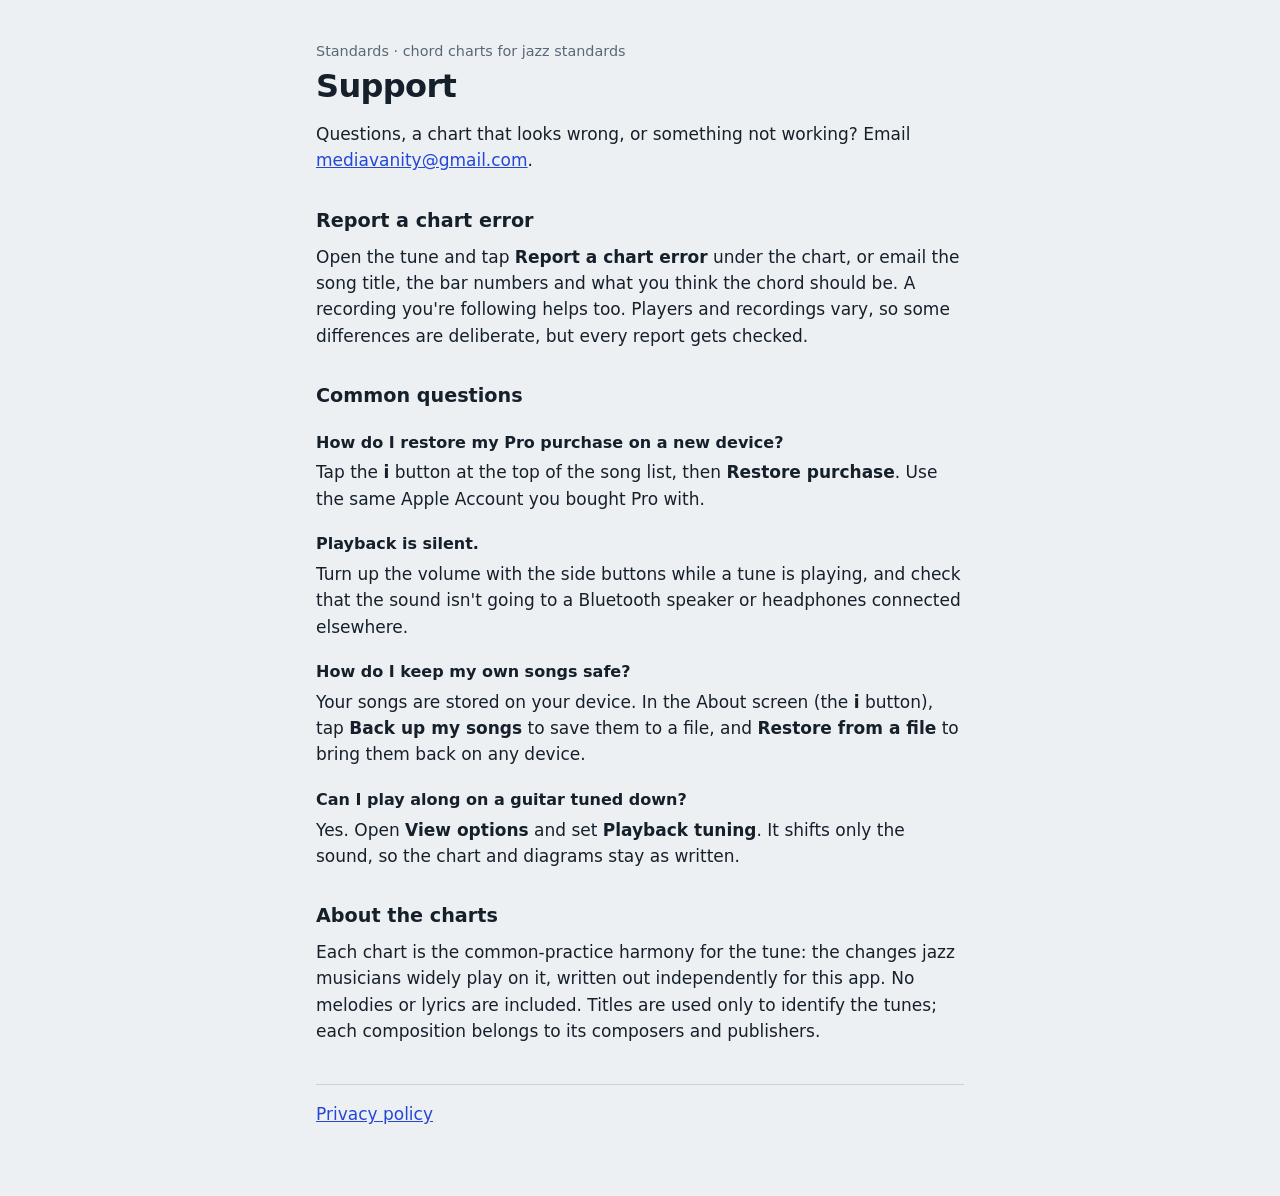
==== index.html @ 6fe7d704 "Add support and privacy pages for the Standards app Co-Authored-By: Claude Opus 5.5 <noreply@anthrop" ====
<!DOCTYPE html>
<html lang="en">
<head>
<meta charset="utf-8">
<meta name="viewport" content="width=device-width, initial-scale=1">
<title>Standards Support</title>
<meta name="description" content="Help and contact for Standards, chord charts for jazz standards on iPhone and iPad.">
<link rel="stylesheet" href="style.css">
</head>
<body>
<main>
<p class="eyebrow">Standards · chord charts for jazz standards</p>
<h1>Support</h1>
<p>Questions, a chart that looks wrong, or something not working? Email <a href="mailto:mediavanity@gmail.com?subject=Standards%20support">mediavanity@gmail.com</a>.</p>

<h2>Report a chart error</h2>
<p>Open the tune and tap <b>Report a chart error</b> under the chart, or email the song title, the bar numbers and what you think the chord should be. A recording you're following helps too. Players and recordings vary, so some differences are deliberate, but every report gets checked.</p>

<h2>Common questions</h2>
<h3>How do I restore my Pro purchase on a new device?</h3>
<p>Tap the <b>i</b> button at the top of the song list, then <b>Restore purchase</b>. Use the same Apple Account you bought Pro with.</p>
<h3>Playback is silent.</h3>
<p>Turn up the volume with the side buttons while a tune is playing, and check that the sound isn't going to a Bluetooth speaker or headphones connected elsewhere.</p>
<h3>How do I keep my own songs safe?</h3>
<p>Your songs are stored on your device. In the About screen (the <b>i</b> button), tap <b>Back up my songs</b> to save them to a file, and <b>Restore from a file</b> to bring them back on any device.</p>
<h3>Can I play along on a guitar tuned down?</h3>
<p>Yes. Open <b>View options</b> and set <b>Playback tuning</b>. It shifts only the sound, so the chart and diagrams stay as written.</p>

<h2>About the charts</h2>
<p>Each chart is the common-practice harmony for the tune: the changes jazz musicians widely play on it, written out independently for this app. No melodies or lyrics are included. Titles are used only to identify the tunes; each composition belongs to its composers and publishers.</p>

<p class="foot"><a href="privacy.html">Privacy policy</a></p>
</main>
</body>
</html>
---- style.css ----
:root{--bg:#EDF0F3;--panel:#fff;--ink:#16202B;--mute:#5B6776;--line:#CBD2DA;--acc:#2447D8}
@media (prefers-color-scheme:dark){:root{--bg:#0E141B;--panel:#16202B;--ink:#E6EBF1;--mute:#93A0B0;--line:#2A3644;--acc:#7C9BFF;color-scheme:dark}}
*{box-sizing:border-box}
html{-webkit-text-size-adjust:100%}
body{margin:0;background:var(--bg);color:var(--ink);font:17px/1.55 system-ui,-apple-system,"Segoe UI",sans-serif}
main{max-width:680px;margin:0 auto;padding:40px 16px 56px}
.eyebrow{margin:0 0 6px;color:var(--mute);font-size:.9rem}
h1{margin:0 0 16px;font-size:2rem;line-height:1.15;letter-spacing:-.02em}
h2{margin:32px 0 8px;font-size:1.2rem}
h3{margin:20px 0 4px;font-size:1rem}
p{margin:0 0 12px}
.mute{color:var(--mute)}
a{color:var(--acc)}
.foot{margin-top:40px;padding-top:16px;border-top:1px solid var(--line)}
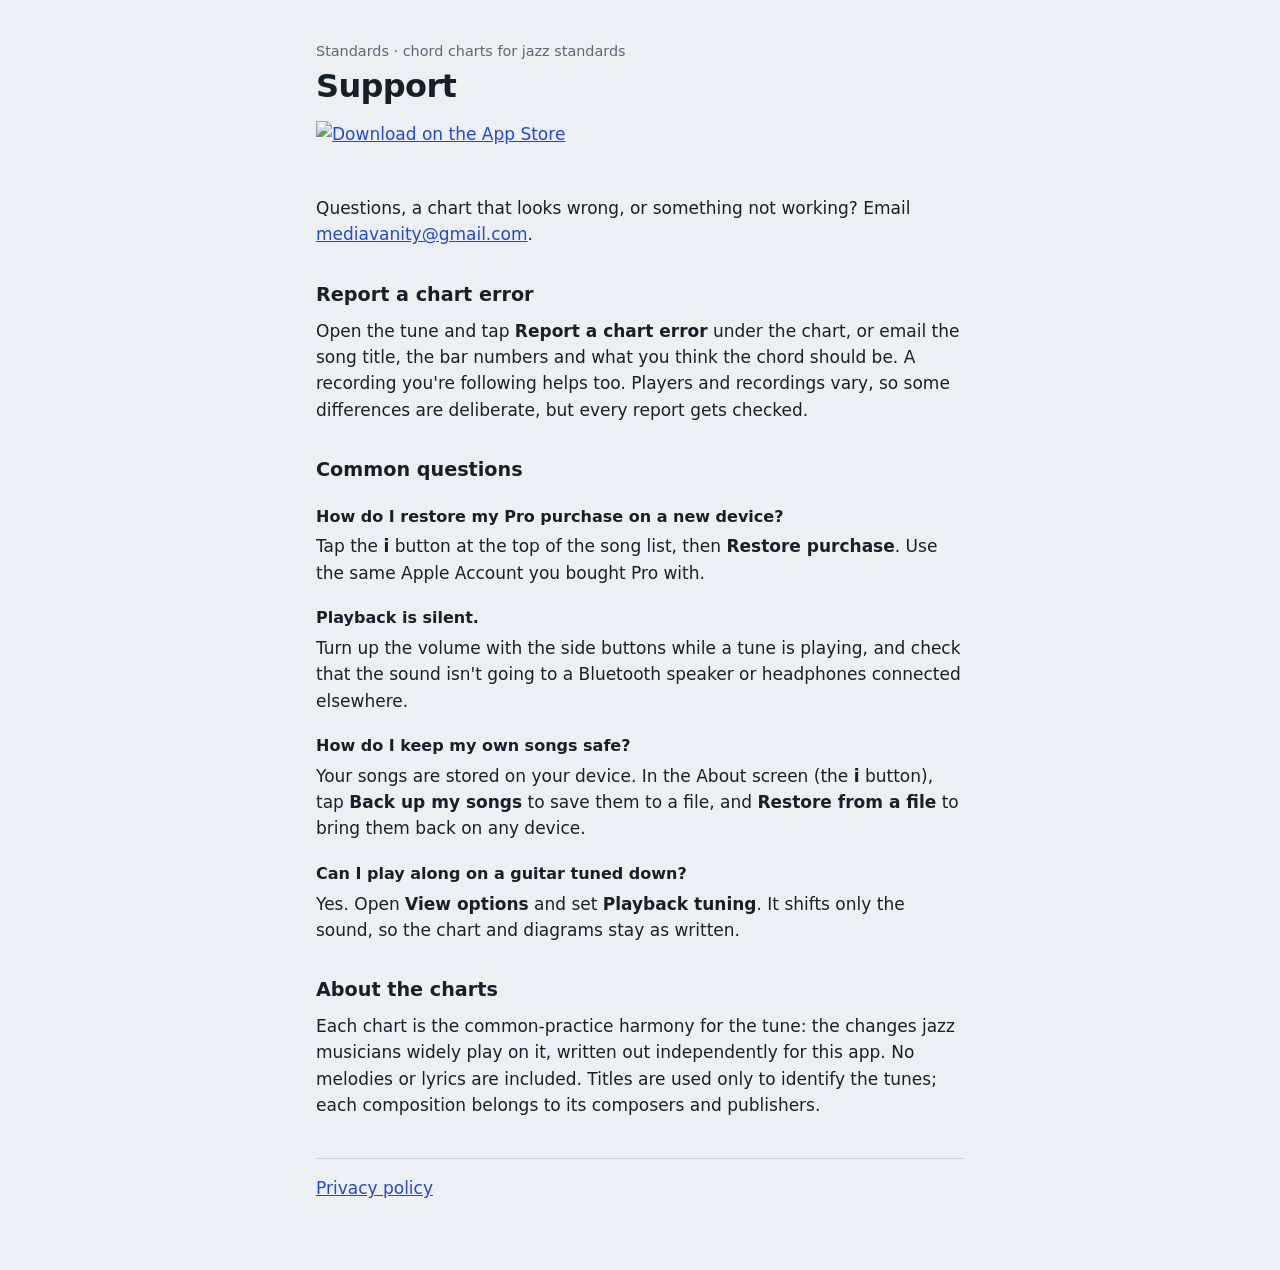
==== commit 9d11a06b: "Add the App Store badge and store link Co-Authored-By: Claude Opus 5.5 <noreply@anthropic.com>" ====
--- a/index.html
+++ b/index.html
@@ -11,6 +11,7 @@
 <main>
 <p class="eyebrow">Standards · chord charts for jazz standards</p>
 <h1>Support</h1>
+<p class="badge"><a href="https://apps.apple.com/us/app/standards-jazz-chord-charts/id6835298078"><img src="https://toolbox.marketingtools.apple.com/api/v2/badges/download-on-the-app-store/black/en-us" alt="Download on the App Store" height="54"></a></p>
 <p>Questions, a chart that looks wrong, or something not working? Email <a href="mailto:mediavanity@gmail.com?subject=Standards%20support">mediavanity@gmail.com</a>.</p>
 
 <h2>Report a chart error</h2>
--- a/style.css
+++ b/style.css
@@ -12,3 +12,5 @@
 .mute{color:var(--mute)}
 a{color:var(--acc)}
 .foot{margin-top:40px;padding-top:16px;border-top:1px solid var(--line)}
+.badge{margin:4px 0 20px}
+.badge img{display:block;height:54px;width:auto}
